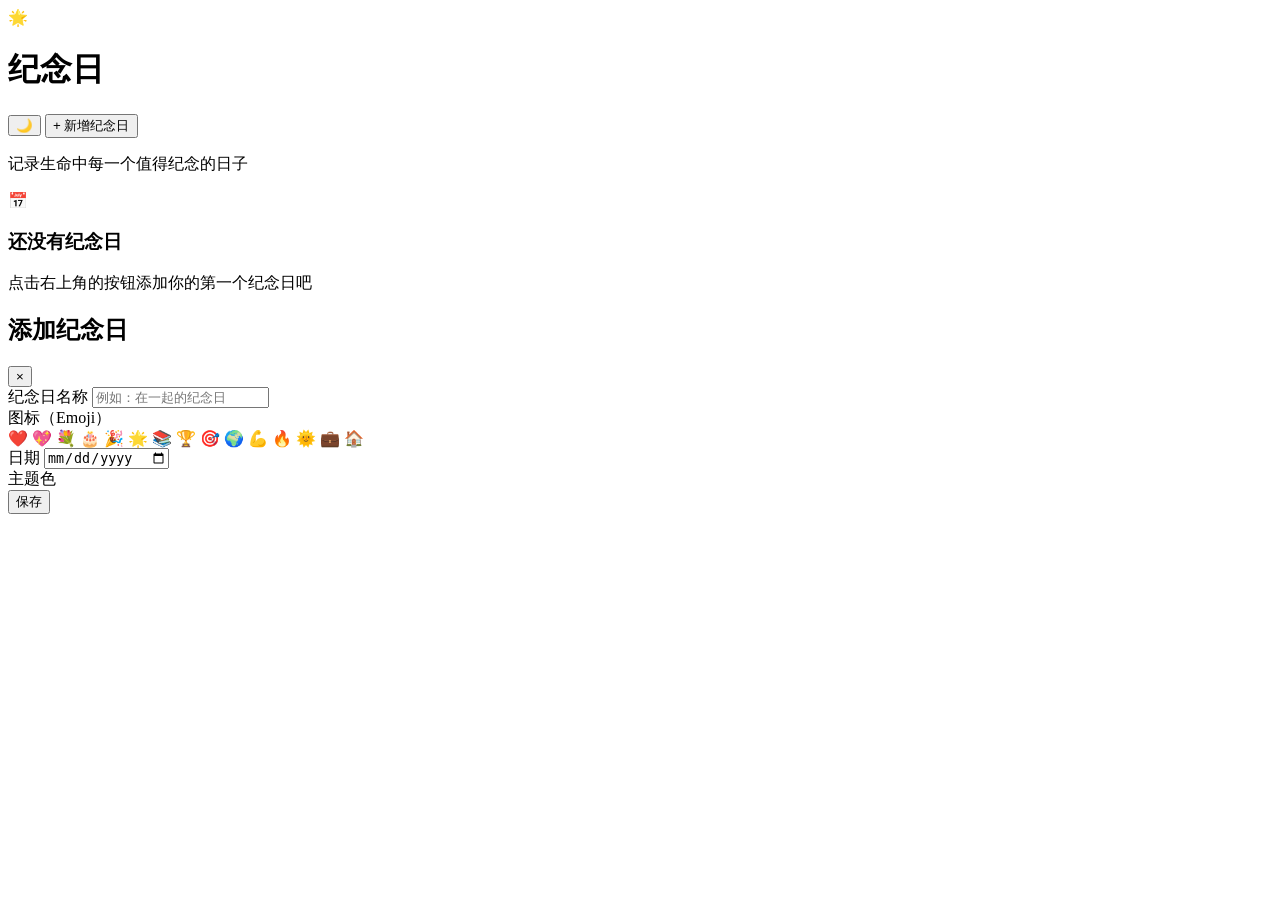
==== index.html @ a222025d "Add files via upload" ====
<!DOCTYPE html>
<html lang="zh-CN">
<head>
  <meta charset="UTF-8">
  <meta name="viewport" content="width=device-width, initial-scale=1.0">
  <title>纪念日 - DayMaster</title>
  <link rel="stylesheet" href="css/style.css">
  <link rel="preconnect" href="https://fonts.googleapis.com">
  <link href="https://fonts.googleapis.com/css2?family=Noto+Sans+SC:wght@300;400;500;700;900&display=swap" rel="stylesheet">
</head>
<body>
  <div class="stars" id="stars"></div>

  <header>
    <div class="header-content">
      <div class="logo">
        <span class="logo-icon">&#x1F31F;</span>
        <h1>纪念日</h1>
      </div>
      <div class="header-actions">
        <button class="theme-toggle" id="themeToggle" title="切换主题">&#x1F319;</button>
        <button class="btn-add" id="btnAdd">+ 新增纪念日</button>
      </div>
    </div>
    <p class="subtitle">记录生命中每一个值得纪念的日子</p>
  </header>

  <main>
    <div class="events-container" id="eventsContainer">
      <div class="empty-state" id="emptyState">
        <div class="empty-icon">&#x1F4C5;</div>
        <h3>还没有纪念日</h3>
        <p>点击右上角的按钮添加你的第一个纪念日吧</p>
      </div>
    </div>
  </main>

  <div class="modal-overlay" id="modalOverlay">
    <div class="modal" id="modal">
      <div class="modal-header">
        <h2 id="modalTitle">添加纪念日</h2>
        <button class="modal-close" id="modalClose">&times;</button>
      </div>
      <form id="eventForm">
        <input type="hidden" id="editId" value="">
        <div class="form-group">
          <label for="eventName">纪念日名称</label>
          <input type="text" id="eventName" placeholder="例如：在一起的纪念日" required>
        </div>
        <div class="form-group">
          <label for="eventEmoji">图标（Emoji）</label>
          <div class="emoji-picker" id="emojiPicker">
            <span class="emoji-option selected" data-emoji="&#x2764;&#xFE0F;">&#x2764;&#xFE0F;</span>
            <span class="emoji-option" data-emoji="&#x1F496;">&#x1F496;</span>
            <span class="emoji-option" data-emoji="&#x1F490;">&#x1F490;</span>
            <span class="emoji-option" data-emoji="&#x1F382;">&#x1F382;</span>
            <span class="emoji-option" data-emoji="&#x1F389;">&#x1F389;</span>
            <span class="emoji-option" data-emoji="&#x1F31F;">&#x1F31F;</span>
            <span class="emoji-option" data-emoji="&#x1F4DA;">&#x1F4DA;</span>
            <span class="emoji-option" data-emoji="&#x1F3C6;">&#x1F3C6;</span>
            <span class="emoji-option" data-emoji="&#x1F3AF;">&#x1F3AF;</span>
            <span class="emoji-option" data-emoji="&#x1F30D;">&#x1F30D;</span>
            <span class="emoji-option" data-emoji="&#x1F4AA;">&#x1F4AA;</span>
            <span class="emoji-option" data-emoji="&#x1F525;">&#x1F525;</span>
            <span class="emoji-option" data-emoji="&#x1F31E;">&#x1F31E;</span>
            <span class="emoji-option" data-emoji="&#x1F4BC;">&#x1F4BC;</span>
            <span class="emoji-option" data-emoji="&#x1F3E0;">&#x1F3E0;</span>
          </div>
        </div>
        <div class="form-group">
          <label for="eventDate">日期</label>
          <input type="date" id="eventDate" required>
        </div>
        <div class="form-group">
          <label for="eventColor">主题色</label>
          <div class="color-picker" id="colorPicker">
            <span class="color-option selected" data-color="#ff6b9d" style="background:#ff6b9d"></span>
            <span class="color-option" data-color="#ff9a56" style="background:#ff9a56"></span>
            <span class="color-option" data-color="#ffd93d" style="background:#ffd93d"></span>
            <span class="color-option" data-color="#6bcb77" style="background:#6bcb77"></span>
            <span class="color-option" data-color="#4d96ff" style="background:#4d96ff"></span>
            <span class="color-option" data-color="#9b59b6" style="background:#9b59b6"></span>
            <span class="color-option" data-color="#1abc9c" style="background:#1abc9c"></span>
            <span class="color-option" data-color="#e74c3c" style="background:#e74c3c"></span>
          </div>
        </div>
        <button type="submit" class="btn-submit" id="btnSubmit">保存</button>
      </form>
    </div>
  </div>

  <div class="toast" id="toast"></div>

  <script src="js/script.js"></script>
</body>
</html>
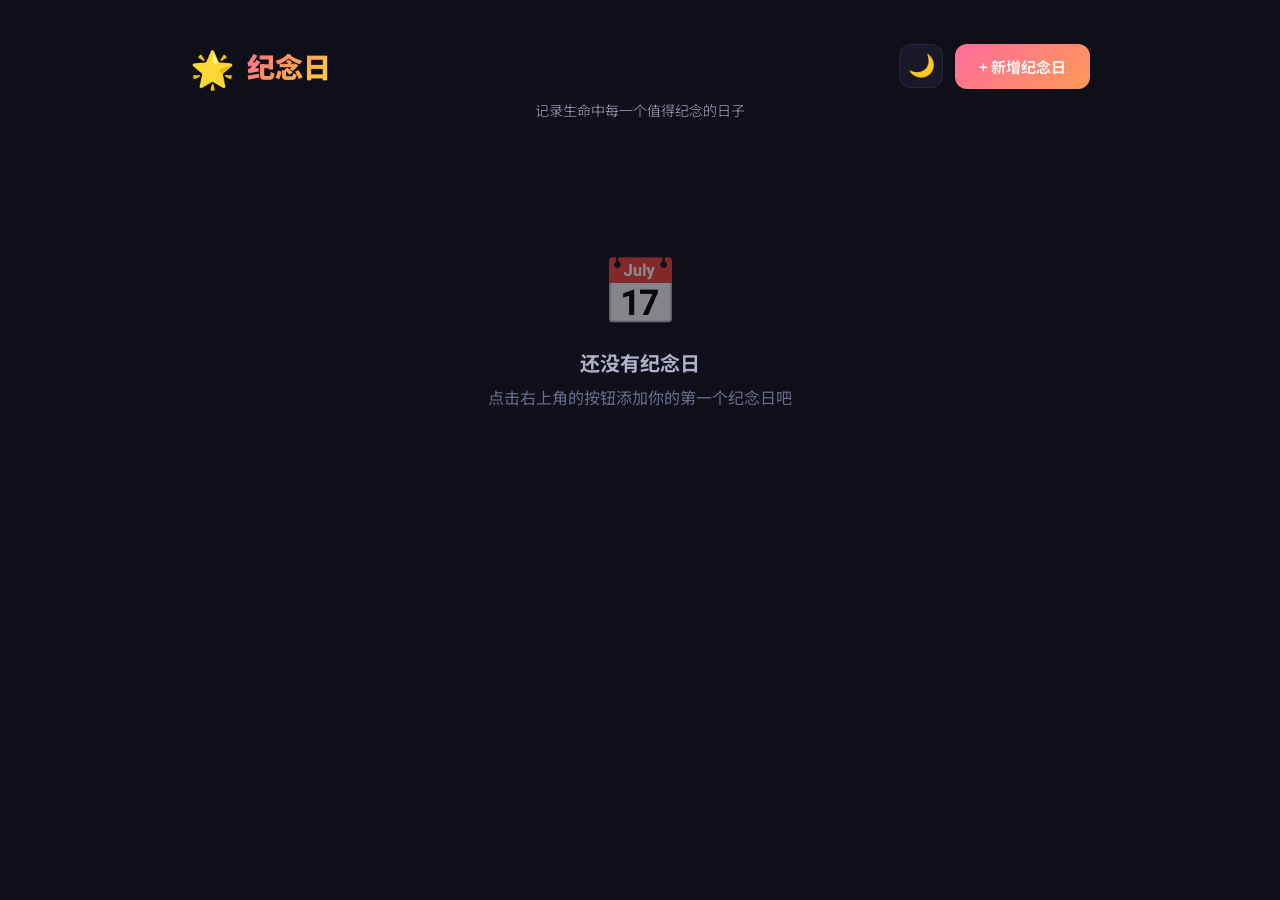
==== commit 5546ba1e: "Update index.html" ====
--- a/index.html
+++ b/index.html
@@ -4,7 +4,7 @@
   <meta charset="UTF-8">
   <meta name="viewport" content="width=device-width, initial-scale=1.0">
   <title>纪念日 - DayMaster</title>
-  <link rel="stylesheet" href="css/style.css">
+  <link rel="stylesheet" href="style.css">
   <link rel="preconnect" href="https://fonts.googleapis.com">
   <link href="https://fonts.googleapis.com/css2?family=Noto+Sans+SC:wght@300;400;500;700;900&display=swap" rel="stylesheet">
 </head>
--- a/style.css
+++ b/style.css
@@ -0,0 +1,643 @@
+* {
+  margin: 0;
+  padding: 0;
+  box-sizing: border-box;
+}
+
+:root {
+  --bg-primary: #0f0f1a;
+  --bg-secondary: #1a1a2e;
+  --bg-card: rgba(26, 26, 46, 0.85);
+  --bg-card-hover: rgba(26, 26, 46, 0.95);
+  --text-primary: #ffffff;
+  --text-secondary: #b0b0c8;
+  --text-muted: #6c6c8a;
+  --border-color: rgba(255, 255, 255, 0.06);
+  --shadow: 0 8px 32px rgba(0, 0, 0, 0.3);
+  --modal-bg: #1a1a2e;
+  --input-bg: #16213e;
+  --input-border: rgba(255, 255, 255, 0.1);
+}
+
+[data-theme="light"] {
+  --bg-primary: #f0f2f5;
+  --bg-secondary: #ffffff;
+  --bg-card: rgba(255, 255, 255, 0.85);
+  --bg-card-hover: rgba(255, 255, 255, 0.95);
+  --text-primary: #1a1a2e;
+  --text-secondary: #555570;
+  --text-muted: #9999b0;
+  --border-color: rgba(0, 0, 0, 0.08);
+  --shadow: 0 8px 32px rgba(0, 0, 0, 0.1);
+  --modal-bg: #ffffff;
+  --input-bg: #f0f2f5;
+  --input-border: rgba(0, 0, 0, 0.1);
+}
+
+body {
+  font-family: 'Noto Sans SC', sans-serif;
+  background: var(--bg-primary);
+  color: var(--text-primary);
+  min-height: 100vh;
+  overflow-x: hidden;
+  transition: background 0.3s, color 0.3s;
+}
+
+.stars {
+  position: fixed;
+  top: 0;
+  left: 0;
+  width: 100%;
+  height: 100%;
+  pointer-events: none;
+  z-index: 0;
+}
+
+.star {
+  position: absolute;
+  width: 2px;
+  height: 2px;
+  background: #fff;
+  border-radius: 50%;
+  animation: twinkle var(--duration) ease-in-out infinite;
+  opacity: 0;
+}
+
+@keyframes twinkle {
+  0%, 100% { opacity: 0; }
+  50% { opacity: 0.8; }
+}
+
+[data-theme="light"] .star {
+  background: #4d96ff;
+}
+
+header {
+  position: relative;
+  z-index: 1;
+  padding: 40px 20px 20px;
+  text-align: center;
+}
+
+.header-content {
+  max-width: 900px;
+  margin: 0 auto;
+  display: flex;
+  justify-content: space-between;
+  align-items: center;
+  flex-wrap: wrap;
+  gap: 16px;
+}
+
+.logo {
+  display: flex;
+  align-items: center;
+  gap: 12px;
+}
+
+.logo-icon {
+  font-size: 36px;
+  animation: float 3s ease-in-out infinite;
+}
+
+@keyframes float {
+  0%, 100% { transform: translateY(0); }
+  50% { transform: translateY(-6px); }
+}
+
+.logo h1 {
+  font-size: 28px;
+  font-weight: 900;
+  background: linear-gradient(135deg, #ff6b9d, #ff9a56, #ffd93d);
+  -webkit-background-clip: text;
+  -webkit-text-fill-color: transparent;
+  background-clip: text;
+}
+
+.header-actions {
+  display: flex;
+  align-items: center;
+  gap: 12px;
+}
+
+.theme-toggle {
+  background: var(--bg-card);
+  border: 1px solid var(--border-color);
+  color: var(--text-primary);
+  width: 44px;
+  height: 44px;
+  border-radius: 12px;
+  font-size: 22px;
+  cursor: pointer;
+  transition: all 0.3s;
+  display: flex;
+  align-items: center;
+  justify-content: center;
+}
+
+.theme-toggle:hover {
+  transform: scale(1.1);
+  background: var(--bg-card-hover);
+}
+
+.btn-add {
+  background: linear-gradient(135deg, #ff6b9d, #ff9a56);
+  border: none;
+  color: #fff;
+  padding: 12px 24px;
+  border-radius: 12px;
+  font-size: 15px;
+  font-weight: 600;
+  cursor: pointer;
+  transition: all 0.3s;
+  font-family: inherit;
+}
+
+.btn-add:hover {
+  transform: translateY(-2px);
+  box-shadow: 0 6px 20px rgba(255, 107, 157, 0.4);
+}
+
+.subtitle {
+  margin-top: 8px;
+  font-size: 14px;
+  color: var(--text-secondary);
+  font-weight: 300;
+}
+
+main {
+  position: relative;
+  z-index: 1;
+  max-width: 900px;
+  margin: 0 auto;
+  padding: 20px;
+}
+
+.events-container {
+  display: grid;
+  grid-template-columns: repeat(auto-fill, minmax(360px, 1fr));
+  gap: 24px;
+  padding-bottom: 40px;
+}
+
+.event-card {
+  background: var(--bg-card);
+  backdrop-filter: blur(20px);
+  -webkit-backdrop-filter: blur(20px);
+  border: 1px solid var(--border-color);
+  border-radius: 20px;
+  padding: 28px;
+  transition: all 0.4s cubic-bezier(0.175, 0.885, 0.32, 1.275);
+  position: relative;
+  overflow: hidden;
+  cursor: pointer;
+  animation: cardIn 0.5s ease backwards;
+}
+
+@keyframes cardIn {
+  from {
+    opacity: 0;
+    transform: translateY(30px) scale(0.95);
+  }
+  to {
+    opacity: 1;
+    transform: translateY(0) scale(1);
+  }
+}
+
+.event-card:hover {
+  transform: translateY(-4px);
+  box-shadow: var(--shadow);
+  background: var(--bg-card-hover);
+}
+
+.event-card .card-glow {
+  position: absolute;
+  top: -50%;
+  right: -50%;
+  width: 100%;
+  height: 100%;
+  border-radius: 50%;
+  opacity: 0.06;
+  transition: opacity 0.4s;
+  pointer-events: none;
+}
+
+.event-card:hover .card-glow {
+  opacity: 0.12;
+}
+
+.card-header {
+  display: flex;
+  align-items: flex-start;
+  justify-content: space-between;
+  margin-bottom: 16px;
+}
+
+.card-title-group {
+  display: flex;
+  align-items: center;
+  gap: 12px;
+}
+
+.card-emoji {
+  font-size: 32px;
+  line-height: 1;
+}
+
+.card-title {
+  font-size: 18px;
+  font-weight: 700;
+}
+
+.card-date {
+  font-size: 13px;
+  color: var(--text-muted);
+  margin-top: 2px;
+}
+
+.card-actions {
+  display: flex;
+  gap: 6px;
+  opacity: 0;
+  transition: opacity 0.3s;
+}
+
+.event-card:hover .card-actions {
+  opacity: 1;
+}
+
+.btn-icon {
+  background: var(--input-bg);
+  border: 1px solid var(--border-color);
+  color: var(--text-secondary);
+  width: 34px;
+  height: 34px;
+  border-radius: 10px;
+  cursor: pointer;
+  font-size: 14px;
+  transition: all 0.2s;
+  display: flex;
+  align-items: center;
+  justify-content: center;
+}
+
+.btn-icon:hover {
+  background: var(--text-muted);
+  color: var(--text-primary);
+}
+
+.btn-icon.danger:hover {
+  background: #e74c3c;
+  color: #fff;
+  border-color: #e74c3c;
+}
+
+.card-body {
+  text-align: center;
+  padding: 12px 0;
+}
+
+.days-number {
+  font-size: 72px;
+  font-weight: 900;
+  line-height: 1;
+  background: linear-gradient(135deg, var(--card-color), var(--card-color-secondary, var(--card-color)));
+  -webkit-background-clip: text;
+  -webkit-text-fill-color: transparent;
+  background-clip: text;
+  transition: all 0.3s;
+}
+
+.days-label {
+  font-size: 16px;
+  color: var(--text-secondary);
+  margin-top: 4px;
+  font-weight: 400;
+}
+
+.card-progress {
+  margin-top: 20px;
+}
+
+.progress-info {
+  display: flex;
+  justify-content: space-between;
+  font-size: 13px;
+  color: var(--text-muted);
+  margin-bottom: 6px;
+}
+
+.progress-bar {
+  height: 4px;
+  background: var(--input-bg);
+  border-radius: 4px;
+  overflow: hidden;
+}
+
+.progress-fill {
+  height: 100%;
+  border-radius: 4px;
+  transition: width 1s ease;
+  background: linear-gradient(90deg, var(--card-color), var(--card-color-secondary, var(--card-color)));
+}
+
+.card-milestones {
+  display: flex;
+  justify-content: center;
+  gap: 8px;
+  margin-top: 16px;
+  flex-wrap: wrap;
+}
+
+.milestone-dot {
+  width: 28px;
+  height: 28px;
+  border-radius: 8px;
+  display: flex;
+  align-items: center;
+  justify-content: center;
+  font-size: 11px;
+  font-weight: 700;
+  border: 2px solid var(--border-color);
+  color: var(--text-muted);
+  background: transparent;
+  transition: all 0.3s;
+}
+
+.milestone-dot.reached {
+  border-color: var(--card-color);
+  background: var(--card-color);
+  color: #fff;
+  box-shadow: 0 0 12px rgba(var(--card-color-rgb), 0.3);
+}
+
+.empty-state {
+  grid-column: 1 / -1;
+  text-align: center;
+  padding: 80px 20px;
+  color: var(--text-muted);
+}
+
+.empty-icon {
+  font-size: 64px;
+  margin-bottom: 16px;
+  opacity: 0.5;
+}
+
+.empty-state h3 {
+  font-size: 20px;
+  color: var(--text-secondary);
+  margin-bottom: 8px;
+}
+
+.modal-overlay {
+  position: fixed;
+  top: 0;
+  left: 0;
+  width: 100%;
+  height: 100%;
+  background: rgba(0, 0, 0, 0.6);
+  backdrop-filter: blur(8px);
+  -webkit-backdrop-filter: blur(8px);
+  z-index: 100;
+  display: none;
+  align-items: center;
+  justify-content: center;
+  padding: 20px;
+  animation: fadeIn 0.3s ease;
+}
+
+.modal-overlay.active {
+  display: flex;
+}
+
+@keyframes fadeIn {
+  from { opacity: 0; }
+  to { opacity: 1; }
+}
+
+.modal {
+  background: var(--modal-bg);
+  border: 1px solid var(--border-color);
+  border-radius: 24px;
+  padding: 32px;
+  width: 100%;
+  max-width: 480px;
+  animation: slideUp 0.3s ease;
+  box-shadow: 0 24px 80px rgba(0, 0, 0, 0.4);
+}
+
+@keyframes slideUp {
+  from {
+    opacity: 0;
+    transform: translateY(20px) scale(0.95);
+  }
+  to {
+    opacity: 1;
+    transform: translateY(0) scale(1);
+  }
+}
+
+.modal-header {
+  display: flex;
+  justify-content: space-between;
+  align-items: center;
+  margin-bottom: 28px;
+}
+
+.modal-header h2 {
+  font-size: 22px;
+  font-weight: 700;
+}
+
+.modal-close {
+  background: none;
+  border: none;
+  color: var(--text-muted);
+  font-size: 28px;
+  cursor: pointer;
+  transition: color 0.2s;
+  line-height: 1;
+}
+
+.modal-close:hover {
+  color: var(--text-primary);
+}
+
+.form-group {
+  margin-bottom: 20px;
+}
+
+.form-group label {
+  display: block;
+  font-size: 14px;
+  font-weight: 600;
+  color: var(--text-secondary);
+  margin-bottom: 8px;
+}
+
+.form-group input[type="text"],
+.form-group input[type="date"] {
+  width: 100%;
+  padding: 12px 16px;
+  background: var(--input-bg);
+  border: 1px solid var(--input-border);
+  border-radius: 12px;
+  color: var(--text-primary);
+  font-size: 15px;
+  font-family: inherit;
+  transition: border-color 0.3s;
+  outline: none;
+}
+
+.form-group input:focus {
+  border-color: #ff6b9d;
+}
+
+.form-group input::-webkit-calendar-picker-indicator {
+  filter: var(--date-picker-filter, none);
+}
+
+[data-theme="dark"] .form-group input::-webkit-calendar-picker-indicator {
+  filter: invert(1);
+}
+
+.emoji-picker {
+  display: flex;
+  flex-wrap: wrap;
+  gap: 8px;
+}
+
+.emoji-option {
+  width: 42px;
+  height: 42px;
+  display: flex;
+  align-items: center;
+  justify-content: center;
+  font-size: 22px;
+  border-radius: 12px;
+  cursor: pointer;
+  border: 2px solid transparent;
+  transition: all 0.2s;
+  background: var(--input-bg);
+}
+
+.emoji-option:hover {
+  border-color: var(--text-muted);
+  background: var(--bg-card);
+}
+
+.emoji-option.selected {
+  border-color: #ff6b9d;
+  background: rgba(255, 107, 157, 0.1);
+}
+
+.color-picker {
+  display: flex;
+  gap: 8px;
+  flex-wrap: wrap;
+}
+
+.color-option {
+  width: 36px;
+  height: 36px;
+  border-radius: 10px;
+  cursor: pointer;
+  border: 2px solid transparent;
+  transition: all 0.2s;
+}
+
+.color-option:hover {
+  transform: scale(1.15);
+}
+
+.color-option.selected {
+  border-color: var(--text-primary);
+  box-shadow: 0 0 12px rgba(255, 255, 255, 0.2);
+  transform: scale(1.1);
+}
+
+.btn-submit {
+  width: 100%;
+  padding: 14px;
+  background: linear-gradient(135deg, #ff6b9d, #ff9a56);
+  border: none;
+  border-radius: 12px;
+  color: #fff;
+  font-size: 16px;
+  font-weight: 700;
+  cursor: pointer;
+  transition: all 0.3s;
+  font-family: inherit;
+  margin-top: 8px;
+}
+
+.btn-submit:hover {
+  transform: translateY(-2px);
+  box-shadow: 0 6px 20px rgba(255, 107, 157, 0.4);
+}
+
+.toast {
+  position: fixed;
+  bottom: 30px;
+  left: 50%;
+  transform: translateX(-50%) translateY(80px);
+  background: var(--bg-card);
+  backdrop-filter: blur(20px);
+  border: 1px solid var(--border-color);
+  color: var(--text-primary);
+  padding: 14px 28px;
+  border-radius: 14px;
+  font-size: 14px;
+  font-weight: 500;
+  z-index: 200;
+  opacity: 0;
+  transition: all 0.4s cubic-bezier(0.175, 0.885, 0.32, 1.275);
+  box-shadow: var(--shadow);
+}
+
+.toast.show {
+  opacity: 1;
+  transform: translateX(-50%) translateY(0);
+}
+
+footer {
+  position: relative;
+  z-index: 1;
+  text-align: center;
+  padding: 20px;
+  color: var(--text-muted);
+  font-size: 13px;
+}
+
+@media (max-width: 600px) {
+  .events-container {
+    grid-template-columns: 1fr;
+  }
+
+  .header-content {
+    flex-direction: column;
+    text-align: center;
+  }
+
+  .logo h1 {
+    font-size: 24px;
+  }
+
+  .days-number {
+    font-size: 56px;
+  }
+
+  .event-card {
+    padding: 20px;
+  }
+
+  .card-actions {
+    opacity: 1;
+  }
+
+  .modal {
+    padding: 24px;
+  }
+}
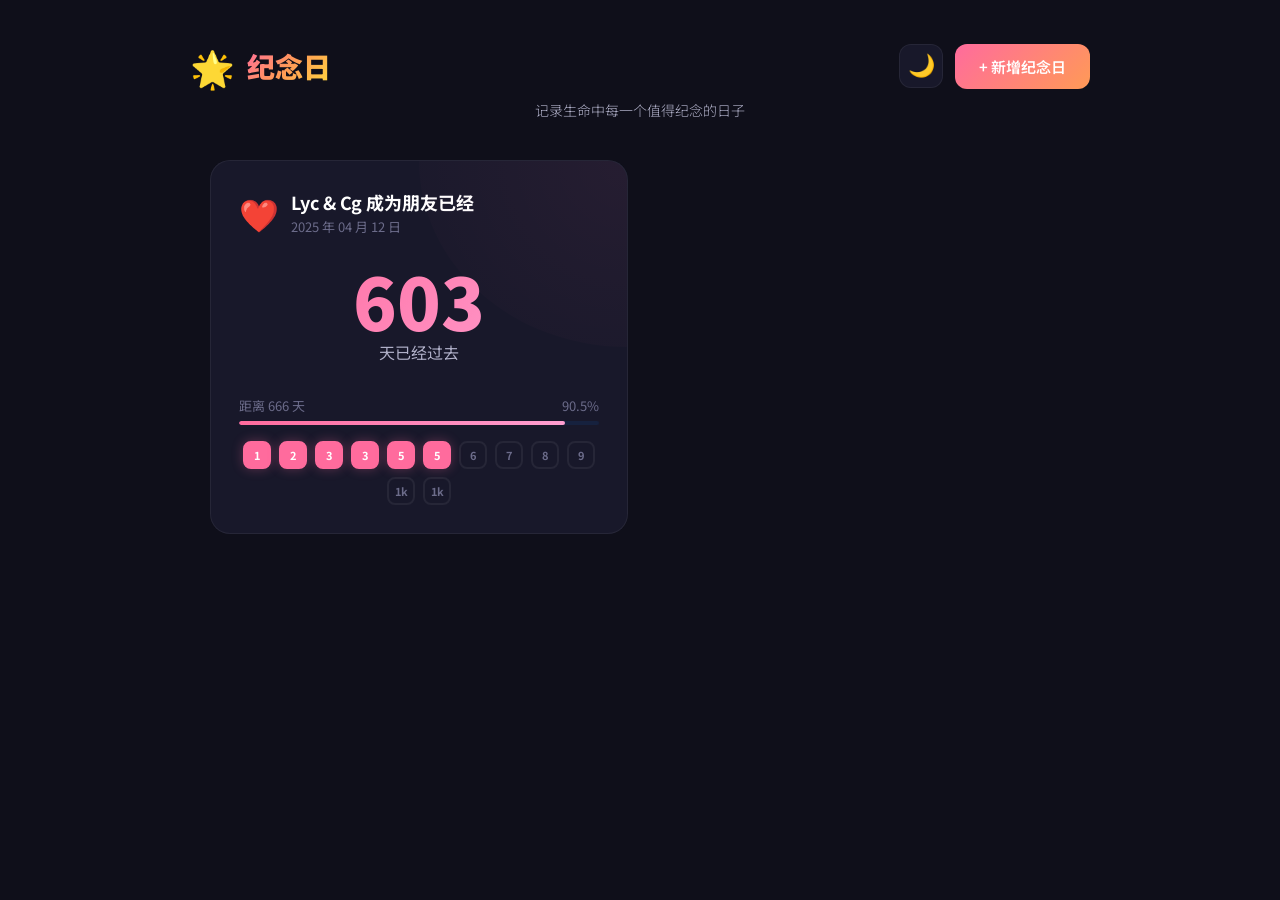
==== commit c7c278cc: "Add files via upload" ====
--- a/index.html
+++ b/index.html
@@ -1,96 +1,105 @@
-<!DOCTYPE html>
+<!doctype html>
 <html lang="zh-CN">
-<head>
-  <meta charset="UTF-8">
-  <meta name="viewport" content="width=device-width, initial-scale=1.0">
-  <title>纪念日 - DayMaster</title>
-  <link rel="stylesheet" href="style.css">
-  <link rel="preconnect" href="https://fonts.googleapis.com">
-  <link href="https://fonts.googleapis.com/css2?family=Noto+Sans+SC:wght@300;400;500;700;900&display=swap" rel="stylesheet">
-</head>
-<body>
-  <div class="stars" id="stars"></div>
+  <head>
+    <meta charset="UTF-8" />
+    <meta name="viewport" content="width=device-width, initial-scale=1.0" />
+    <title>纪念日 - DayMaster</title>
+    <link rel="stylesheet" href="style.css" />
+    <link rel="preconnect" href="https://fonts.googleapis.com" />
+    <link
+      href="https://fonts.googleapis.com/css2?family=Noto+Sans+SC:wght@300;400;500;700;900&display=swap"
+      rel="stylesheet"
+    />
+  </head>
+  <body>
+    <div class="stars" id="stars"></div>
 
-  <header>
-    <div class="header-content">
-      <div class="logo">
-        <span class="logo-icon">&#x1F31F;</span>
-        <h1>纪念日</h1>
+    <header>
+      <div class="header-content">
+        <div class="logo">
+          <span class="logo-icon">&#x1F31F;</span>
+          <h1>纪念日</h1>
+        </div>
+        <div class="header-actions">
+          <button class="theme-toggle" id="themeToggle" title="切换主题">&#x1F319;</button>
+          <button class="btn-add" id="btnAdd">+ 新增纪念日</button>
+        </div>
       </div>
-      <div class="header-actions">
-        <button class="theme-toggle" id="themeToggle" title="切换主题">&#x1F319;</button>
-        <button class="btn-add" id="btnAdd">+ 新增纪念日</button>
+      <p class="subtitle">记录生命中每一个值得纪念的日子</p>
+    </header>
+
+    <main>
+      <div class="events-container" id="eventsContainer">
+        <div class="empty-state" id="emptyState">
+          <div class="empty-icon">&#x1F4C5;</div>
+          <h3>还没有纪念日</h3>
+          <p>点击右上角的按钮添加你的第一个纪念日吧</p>
+        </div>
+      </div>
+    </main>
+
+    <div class="modal-overlay" id="modalOverlay">
+      <div class="modal" id="modal">
+        <div class="modal-header">
+          <h2 id="modalTitle">添加纪念日</h2>
+          <button class="modal-close" id="modalClose">&times;</button>
+        </div>
+        <form id="eventForm">
+          <input type="hidden" id="editId" value="" />
+          <div class="form-group">
+            <label for="eventName">纪念日名称</label>
+            <input type="text" id="eventName" placeholder="例如：在一起的纪念日" required />
+          </div>
+          <div class="form-group">
+            <label for="eventEmoji">图标（Emoji）</label>
+            <div class="emoji-picker" id="emojiPicker">
+              <span class="emoji-option selected" data-emoji="&#x2764;&#xFE0F;"
+                >&#x2764;&#xFE0F;</span
+              >
+              <span class="emoji-option" data-emoji="&#x1F496;">&#x1F496;</span>
+              <span class="emoji-option" data-emoji="&#x1F490;">&#x1F490;</span>
+              <span class="emoji-option" data-emoji="&#x1F382;">&#x1F382;</span>
+              <span class="emoji-option" data-emoji="&#x1F389;">&#x1F389;</span>
+              <span class="emoji-option" data-emoji="&#x1F31F;">&#x1F31F;</span>
+              <span class="emoji-option" data-emoji="&#x1F4DA;">&#x1F4DA;</span>
+              <span class="emoji-option" data-emoji="&#x1F3C6;">&#x1F3C6;</span>
+              <span class="emoji-option" data-emoji="&#x1F3AF;">&#x1F3AF;</span>
+              <span class="emoji-option" data-emoji="&#x1F30D;">&#x1F30D;</span>
+              <span class="emoji-option" data-emoji="&#x1F4AA;">&#x1F4AA;</span>
+              <span class="emoji-option" data-emoji="&#x1F525;">&#x1F525;</span>
+              <span class="emoji-option" data-emoji="&#x1F31E;">&#x1F31E;</span>
+              <span class="emoji-option" data-emoji="&#x1F4BC;">&#x1F4BC;</span>
+              <span class="emoji-option" data-emoji="&#x1F3E0;">&#x1F3E0;</span>
+            </div>
+          </div>
+          <div class="form-group">
+            <label for="eventDate">日期</label>
+            <input type="date" id="eventDate" required />
+          </div>
+          <div class="form-group">
+            <label for="eventColor">主题色</label>
+            <div class="color-picker" id="colorPicker">
+              <span
+                class="color-option selected"
+                data-color="#ff6b9d"
+                style="background: #ff6b9d"
+              ></span>
+              <span class="color-option" data-color="#ff9a56" style="background: #ff9a56"></span>
+              <span class="color-option" data-color="#ffd93d" style="background: #ffd93d"></span>
+              <span class="color-option" data-color="#6bcb77" style="background: #6bcb77"></span>
+              <span class="color-option" data-color="#4d96ff" style="background: #4d96ff"></span>
+              <span class="color-option" data-color="#9b59b6" style="background: #9b59b6"></span>
+              <span class="color-option" data-color="#1abc9c" style="background: #1abc9c"></span>
+              <span class="color-option" data-color="#e74c3c" style="background: #e74c3c"></span>
+            </div>
+          </div>
+          <button type="submit" class="btn-submit" id="btnSubmit">保存</button>
+        </form>
       </div>
     </div>
-    <p class="subtitle">记录生命中每一个值得纪念的日子</p>
-  </header>
 
-  <main>
-    <div class="events-container" id="eventsContainer">
-      <div class="empty-state" id="emptyState">
-        <div class="empty-icon">&#x1F4C5;</div>
-        <h3>还没有纪念日</h3>
-        <p>点击右上角的按钮添加你的第一个纪念日吧</p>
-      </div>
-    </div>
-  </main>
+    <div class="toast" id="toast"></div>
 
-  <div class="modal-overlay" id="modalOverlay">
-    <div class="modal" id="modal">
-      <div class="modal-header">
-        <h2 id="modalTitle">添加纪念日</h2>
-        <button class="modal-close" id="modalClose">&times;</button>
-      </div>
-      <form id="eventForm">
-        <input type="hidden" id="editId" value="">
-        <div class="form-group">
-          <label for="eventName">纪念日名称</label>
-          <input type="text" id="eventName" placeholder="例如：在一起的纪念日" required>
-        </div>
-        <div class="form-group">
-          <label for="eventEmoji">图标（Emoji）</label>
-          <div class="emoji-picker" id="emojiPicker">
-            <span class="emoji-option selected" data-emoji="&#x2764;&#xFE0F;">&#x2764;&#xFE0F;</span>
-            <span class="emoji-option" data-emoji="&#x1F496;">&#x1F496;</span>
-            <span class="emoji-option" data-emoji="&#x1F490;">&#x1F490;</span>
-            <span class="emoji-option" data-emoji="&#x1F382;">&#x1F382;</span>
-            <span class="emoji-option" data-emoji="&#x1F389;">&#x1F389;</span>
-            <span class="emoji-option" data-emoji="&#x1F31F;">&#x1F31F;</span>
-            <span class="emoji-option" data-emoji="&#x1F4DA;">&#x1F4DA;</span>
-            <span class="emoji-option" data-emoji="&#x1F3C6;">&#x1F3C6;</span>
-            <span class="emoji-option" data-emoji="&#x1F3AF;">&#x1F3AF;</span>
-            <span class="emoji-option" data-emoji="&#x1F30D;">&#x1F30D;</span>
-            <span class="emoji-option" data-emoji="&#x1F4AA;">&#x1F4AA;</span>
-            <span class="emoji-option" data-emoji="&#x1F525;">&#x1F525;</span>
-            <span class="emoji-option" data-emoji="&#x1F31E;">&#x1F31E;</span>
-            <span class="emoji-option" data-emoji="&#x1F4BC;">&#x1F4BC;</span>
-            <span class="emoji-option" data-emoji="&#x1F3E0;">&#x1F3E0;</span>
-          </div>
-        </div>
-        <div class="form-group">
-          <label for="eventDate">日期</label>
-          <input type="date" id="eventDate" required>
-        </div>
-        <div class="form-group">
-          <label for="eventColor">主题色</label>
-          <div class="color-picker" id="colorPicker">
-            <span class="color-option selected" data-color="#ff6b9d" style="background:#ff6b9d"></span>
-            <span class="color-option" data-color="#ff9a56" style="background:#ff9a56"></span>
-            <span class="color-option" data-color="#ffd93d" style="background:#ffd93d"></span>
-            <span class="color-option" data-color="#6bcb77" style="background:#6bcb77"></span>
-            <span class="color-option" data-color="#4d96ff" style="background:#4d96ff"></span>
-            <span class="color-option" data-color="#9b59b6" style="background:#9b59b6"></span>
-            <span class="color-option" data-color="#1abc9c" style="background:#1abc9c"></span>
-            <span class="color-option" data-color="#e74c3c" style="background:#e74c3c"></span>
-          </div>
-        </div>
-        <button type="submit" class="btn-submit" id="btnSubmit">保存</button>
-      </form>
-    </div>
-  </div>
-
-  <div class="toast" id="toast"></div>
-
-  <script src="js/script.js"></script>
-</body>
+    <script src="script.js"></script>
+  </body>
 </html>
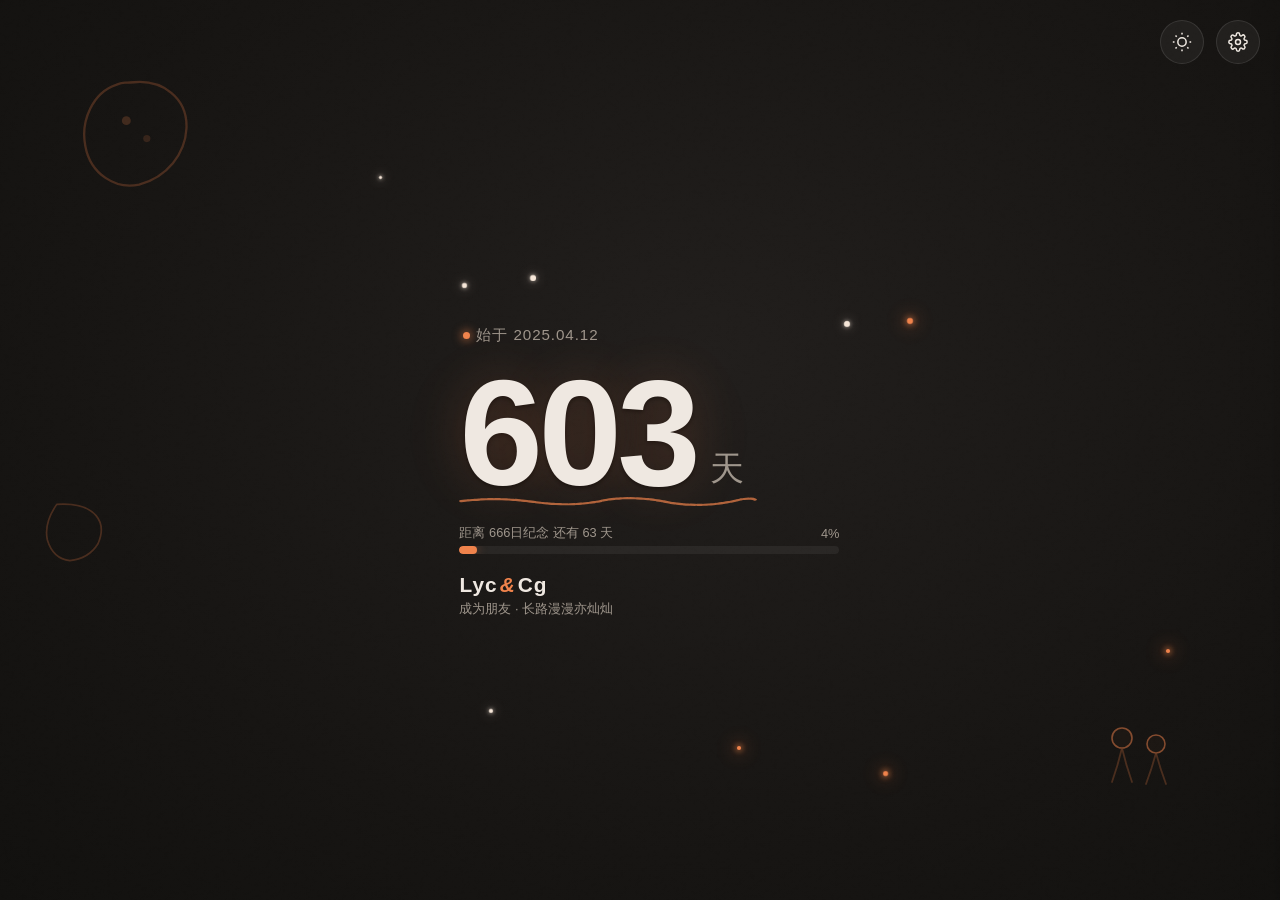
==== commit 5ed6846a: "Add files via upload" ====
--- a/index.html
+++ b/index.html
@@ -1,105 +1,579 @@
-<!doctype html>
-<html lang="zh-CN">
-  <head>
-    <meta charset="UTF-8" />
-    <meta name="viewport" content="width=device-width, initial-scale=1.0" />
-    <title>纪念日 - DayMaster</title>
-    <link rel="stylesheet" href="style.css" />
-    <link rel="preconnect" href="https://fonts.googleapis.com" />
-    <link
-      href="https://fonts.googleapis.com/css2?family=Noto+Sans+SC:wght@300;400;500;700;900&display=swap"
-      rel="stylesheet"
-    />
-  </head>
-  <body>
-    <div class="stars" id="stars"></div>
-
-    <header>
-      <div class="header-content">
-        <div class="logo">
-          <span class="logo-icon">&#x1F31F;</span>
-          <h1>纪念日</h1>
+<!DOCTYPE html>
+<html lang="zh-CN" class="theme-dark">
+<head>
+  <meta charset="UTF-8">
+  <meta name="viewport" content="width=device-width, initial-scale=1.0, viewport-fit=cover, maximum-scale=1.0, user-scalable=yes">
+  <meta name="description" content="Lyc & Cg 友谊纪念日 — 始于2025年4月12日，时光记录，反主流手绘美学">
+  <title>Lyc & Cg · 友谊纪年</title>
+  <style>
+    /* ===== 主题变量（深色/浅色）====== */
+    .theme-dark {
+      --bg-deep: #1a1817;
+      --bg-surface: #211f1d;
+      --text-warm: #efe8e1;
+      --text-muted: #9e958b;
+      --accent-orange: #f0824b;
+      --accent-glow: #f59a6c;
+      --accent-subtle: #c46a3c;
+      --noise-opacity: 0.04;
+      --noise-blend: overlay;
+      --progress-bg: rgba(255, 255, 255, 0.06);
+      --panel-bg: #252220;
+      --panel-shadow: 0 20px 40px rgba(0,0,0,0.5);
+      --doodle-opacity: 0.5;
+      --cursor-glow-bg: radial-gradient(circle, rgba(240,130,75,0.06) 0%, rgba(240,130,75,0.02) 35%, transparent 70%);
+      --font-family: "PingFang SC", "Hiragino Sans GB", "Noto Sans SC", "Microsoft YaHei", -apple-system, BlinkMacSystemFont, sans-serif;
+    }
+    .theme-light {
+      --bg-deep: #f9f6f1;
+      --bg-surface: #eae3d8;
+      --text-warm: #2c2416;
+      --text-muted: #6b5e4f;
+      --accent-orange: #c55a2c;
+      --accent-glow: #d97a4a;
+      --accent-subtle: #a34926;
+      --noise-opacity: 0.07;
+      --noise-blend: multiply;
+      --progress-bg: rgba(0,0,0,0.05);
+      --panel-bg: #f2ede5;
+      --panel-shadow: 0 20px 40px rgba(0,0,0,0.08);
+      --doodle-opacity: 0.4;
+      --cursor-glow-bg: radial-gradient(circle, rgba(197,90,44,0.08) 0%, rgba(197,90,44,0.03) 35%, transparent 70%);
+      --font-family: "PingFang SC", "Hiragino Sans GB", "Noto Sans SC", "Microsoft YaHei", -apple-system, BlinkMacSystemFont, sans-serif;
+    }
+
+    /* 背景纹理 + 主题强绑定（深/浅分别定义，彻底修复切换bug） */
+    /* 深邃夜空 */
+    body.bg-deep.theme-dark { background: radial-gradient(ellipse at 55% 40%, #211e1c 0%, #161412 65%, #11100e 100%); }
+    body.bg-deep.theme-light { background: radial-gradient(ellipse at 55% 40%, #e7dfd1 0%, #d9cfbc 70%, #c4b9a3 100%); }
+    /* 晨雾 */
+    body.bg-mist.theme-dark { background: radial-gradient(ellipse at 60% 35%, #2f2b27 0%, #231f1b 65%, #1b1714 100%); }
+    body.bg-mist.theme-light { background: radial-gradient(ellipse at 60% 35%, #f5efe7 0%, #ece1d4 70%, #dccdb9 100%); }
+    /* 墨迹 */
+    body.bg-ink.theme-dark { background: radial-gradient(ellipse at 45% 45%, #2a2520 0%, #1e1b17 60%, #141210 100%); }
+    body.bg-ink.theme-light { background: radial-gradient(ellipse at 45% 45%, #dad1c4 0%, #c9beb0 70%, #b7aa9a 100%); }
+    /* 星砂 */
+    body.bg-stars.theme-dark { background: radial-gradient(ellipse at 50% 40%, #27221e 0%, #1a1613 70%, #0f0d0b 100%); }
+    body.bg-stars.theme-light { background: radial-gradient(ellipse at 50% 40%, #f2ede5 0%, #e3d9cf 70%, #cfc3b6 100%); }
+
+    * { margin:0; padding:0; box-sizing:border-box; }
+    html { font-size:16px; -webkit-font-smoothing:antialiased; }
+    body {
+      font-family: var(--font-family);
+      min-height: 100vh; min-height: 100dvh;
+      color: var(--text-warm);
+      overflow-x: hidden;
+      position: relative;
+      cursor: default;
+      -webkit-tap-highlight-color: transparent;
+      user-select: none;
+      transition: background 0.4s cubic-bezier(0.22, 1, 0.36, 1), color 0.4s cubic-bezier(0.22, 1, 0.36, 1);
+    }
+
+    /* 噪点纹理 (保留灵魂) */
+    .noise-overlay {
+      position: fixed; top:0; left:0; width:100%; height:100%;
+      pointer-events: none; z-index: 9999;
+      opacity: var(--noise-opacity);
+      mix-blend-mode: var(--noise-blend);
+    }
+    .noise-overlay svg { width:100%; height:100%; }
+
+    /* 粒子层 */
+    .particles-stage { position:fixed; top:0; left:0; width:100%; height:100%; pointer-events:none; z-index:1; }
+    .particle { position:absolute; border-radius:50%; will-change:transform, opacity; }
+    .particle--warm { background: var(--accent-orange); box-shadow: 0 0 6px 2px rgba(240,130,75,0.45), 0 0 18px 6px rgba(240,130,75,0.15); }
+    .particle--pale { background: #f5e6d8; box-shadow: 0 0 4px 1px rgba(245,230,216,0.4), 0 0 12px 4px rgba(245,230,216,0.1); }
+
+    @keyframes driftA { 0%{transform:translate(0,0) scale(1); opacity:0.5;} 18%{transform:translate(28px,-52px) scale(1.3); opacity:0.75;} 36%{transform:translate(-14px,-96px) scale(0.75); opacity:0.3;} 54%{transform:translate(-38px,-48px) scale(1.15); opacity:0.6;} 72%{transform:translate(10px,-18px) scale(0.9); opacity:0.45;} 100%{transform:translate(0,0) scale(1); opacity:0.5;} }
+    @keyframes driftB { 0%{transform:translate(0,0) scale(1); opacity:0.35;} 22%{transform:translate(-32px,-44px) scale(1.35); opacity:0.65;} 44%{transform:translate(20px,-88px) scale(0.7); opacity:0.25;} 66%{transform:translate(36px,-36px) scale(1.2); opacity:0.55;} 88%{transform:translate(-8px,-10px) scale(0.85); opacity:0.4;} 100%{transform:translate(0,0) scale(1); opacity:0.35;} }
+    @keyframes driftC { 0%{transform:translate(0,0) scale(1); opacity:0.45;} 20%{transform:translate(18px,-60px) scale(1.25); opacity:0.7;} 40%{transform:translate(-22px,-105px) scale(0.8); opacity:0.35;} 60%{transform:translate(-30px,-55px) scale(1.1); opacity:0.55;} 80%{transform:translate(15px,-22px) scale(0.9); opacity:0.45;} 100%{transform:translate(0,0) scale(1); opacity:0.45;} }
+
+    /* 主网格布局 */
+    .main-stage {
+      position:relative; z-index:10; min-height:100vh; min-height:100dvh;
+      display:grid; grid-template-columns:1fr 1.6fr 0.4fr; grid-template-rows:1fr 2fr 0.8fr;
+      grid-template-areas:". . ." ". content ." ". . .";
+      padding: clamp(16px,3vw,40px);
+    }
+    @media (max-width:768px) {
+      .main-stage { grid-template-columns:0.2fr 1fr 0.2fr; grid-template-rows:0.6fr 1.5fr 0.6fr; padding:12px 8px; }
+    }
+    .content-area { grid-area:content; display:flex; flex-direction:column; align-items:flex-start; justify-content:center; gap:clamp(10px,2.2vh,24px); padding-left:clamp(0px,2vw,20px); }
+
+    /* 日期标签 */
+    .date-tag {
+      display:inline-flex; align-items:center; gap:6px;
+      font-size:clamp(0.8rem,1.4vw,0.95rem); color:var(--text-muted);
+      letter-spacing:0.06em; padding-left:4px;
+      animation: fadeSlideIn 0.9s cubic-bezier(0.22,1,0.36,1) 0.15s both;
+    }
+    .date-tag::before {
+      content:''; display:inline-block; width:7px; height:7px; border-radius:50%;
+      background: var(--accent-orange); box-shadow:0 0 8px 2px rgba(240,130,75,0.5);
+      animation: pulse-dot 3.2s cubic-bezier(0.4,0,0.2,1) infinite;
+    }
+    @keyframes pulse-dot { 0%,100%{box-shadow:0 0 8px 2px rgba(240,130,75,0.4); transform:scale(1);} 40%{box-shadow:0 0 16px 6px rgba(240,130,75,0.7); transform:scale(1.55);} 70%{box-shadow:0 0 6px 1px rgba(240,130,75,0.3); transform:scale(0.85);} }
+
+    .number-zone { 
+      position:relative; display:flex; align-items:baseline; gap:clamp(6px,1.2vw,14px); flex-wrap:wrap; 
+      animation: fadeSlideIn 1s cubic-bezier(0.34,1.56,0.64,1) 0.25s both; 
+      cursor: pointer;
+      transition: transform 0.2s cubic-bezier(0.34,1.56,0.64,1);
+    }
+    .number-zone:active { transform: scale(0.97); }
+    
+    .big-number {
+      font-size: clamp(68px,14vw,150px); font-weight:800; letter-spacing:-0.03em; line-height:0.9;
+      color: var(--text-warm);
+      text-shadow:0 0 50px rgba(240,130,75,0.2), 0 0 120px rgba(240,130,75,0.06), 0 2px 4px rgba(0,0,0,0.5);
+      transition:text-shadow 0.7s cubic-bezier(0.22,1,0.36,1);
+      white-space: nowrap;
+    }
+    .big-number:hover { text-shadow:0 0 65px rgba(240,130,75,0.4), 0 0 150px rgba(240,130,75,0.15), 0 2px 4px rgba(0,0,0,0.5); }
+    
+    .unit-label { 
+      font-size:clamp(16px,3.2vw,34px); font-weight:500; letter-spacing:0.04em; color:var(--text-muted); 
+      position:relative; top:-0.15em; 
+      animation: fadeSlideIn 1s cubic-bezier(0.34,1.56,0.64,1) 0.4s both; 
+    }
+
+    /* 光学动画 */
+    .number-refreshed .big-number, .number-refreshed .unit-label {
+      animation: optic-fade 0.5s cubic-bezier(0.16, 1, 0.3, 1) forwards;
+    }
+    @keyframes optic-fade {
+      0% { filter: blur(0px); transform: translateY(0) scale(1); opacity: 1; }
+      40% { filter: blur(12px); transform: translateY(-8px) scale(0.98); opacity: 0; }
+      50% { filter: blur(12px); transform: translateY(8px) scale(0.98); opacity: 0; }
+      100% { filter: blur(0px); transform: translateY(0) scale(1); opacity: 1; }
+    }
+
+    @keyframes fadeSlideIn { from { opacity:0; transform:translateY(22px); } to { opacity:1; transform:translateY(0); } }
+
+    .hand-underline { position:absolute; bottom:-8px; left:-4px; width:calc(100% + 18px); height:14px; pointer-events:none; animation: fadeSlideIn 1s cubic-bezier(0.22,1,0.36,1) 0.55s both; }
+    .hand-underline svg { width:100%; height:100%; }
+    .hand-underline path { fill:none; stroke:var(--accent-orange); stroke-width:2.5; stroke-linecap:round; stroke-linejoin:round; opacity:0.7; stroke-dasharray:3 1.5; animation: sketch-dash 0.7s cubic-bezier(0.25,0.1,0.25,1) 0.7s both; }
+    @keyframes sketch-dash { from { stroke-dashoffset:60; opacity:0; } to { stroke-dashoffset:0; opacity:0.7; } }
+
+    .meta-info { display:flex; flex-direction:column; gap:4px; animation: fadeSlideIn 0.9s cubic-bezier(0.22,1,0.36,1) 0.5s both; }
+    .meta-names { font-size:clamp(1rem,1.8vw,1.3rem); font-weight:600; letter-spacing:0.05em; color:var(--text-warm); }
+    .meta-names .ampersand { color:var(--accent-orange); font-style:italic; font-weight:700; margin:0 2px; }
+
+    /* 进度条区域 */
+    .progress-container { width:100%; max-width:380px; margin-top:4px; animation: fadeSlideIn 0.9s cubic-bezier(0.22,1,0.36,1) 0.6s both; }
+    .progress-label { font-size:0.8rem; color:var(--text-muted); margin-bottom:4px; display:flex; justify-content:space-between; align-items: center; }
+    #progressText { 
+      transition: opacity 0.3s cubic-bezier(0.22,1,0.36,1), transform 0.3s cubic-bezier(0.22,1,0.36,1);
+      display: inline-block;
+      min-width: 180px;
+    }
+    .progress-bar-outer { width:100%; height:8px; background:var(--progress-bg); border-radius:20px; overflow:hidden; position:relative; }
+    .progress-bar-inner { height:100%; background:var(--accent-orange); width:0%; border-radius:20px; position:relative; transition: width 0.8s cubic-bezier(0.22,1,0.36,1); box-shadow:0 0 12px rgba(240,130,75,0.4); }
+    .milestone-alert { margin-top:8px; font-size:0.9rem; color:var(--accent-orange); background:rgba(240,130,75,0.08); padding:6px 12px; border-radius:20px; display:inline-block; animation: fadeSlideIn 0.5s cubic-bezier(0.34,1.56,0.64,1); }
+
+    /* 手绘装饰 */
+    .doodle-container { position:fixed; pointer-events:none; z-index:5; opacity:var(--doodle-opacity); animation: doodle-appear 1.4s cubic-bezier(0.22,1,0.36,1) 0.8s both; }
+    @keyframes doodle-appear { from{opacity:0; transform:scale(0.85);} to{opacity:var(--doodle-opacity); transform:scale(1);} }
+    .doodle-container--top-left { top:clamp(30px,8vh,80px); left:clamp(20px,6vw,70px); width:clamp(60px,10vw,130px); height:clamp(60px,10vw,130px); }
+    .doodle-container--bottom-right { bottom:clamp(40px,10vh,100px); right:clamp(30px,8vw,90px); width:clamp(50px,8vw,100px); height:clamp(50px,8vw,100px); }
+    .doodle-container--mid-left { top:55%; left:clamp(10px,3vw,40px); width:clamp(40px,6vw,75px); height:clamp(40px,6vw,75px); opacity:0.35; }
+    .doodle-line { fill:none; stroke:var(--accent-subtle); stroke-width:1.8; stroke-linecap:round; stroke-linejoin:round; opacity:0.6; }
+    .doodle-fill-warm { fill:rgba(240,130,75,0.06); stroke:var(--accent-orange); stroke-width:1.6; }
+
+    /* 鼠标光晕 */
+    .cursor-glow { position:fixed; pointer-events:none; z-index:0; width:280px; height:280px; border-radius:50%; background:var(--cursor-glow-bg); transform:translate(-50%,-50%); will-change:left,top; transition:left 0.35s cubic-bezier(0.22,1,0.36,1), top 0.35s cubic-bezier(0.22,1,0.36,1); opacity:0; }
+    body:hover .cursor-glow { opacity:1; }
+    @media (max-width:768px) { .cursor-glow { display:none; } }
+
+    /* 工具栏 & 设置 */
+    .toolbar { position:fixed; top:20px; right:20px; z-index:100; display:flex; gap:12px; }
+    .icon-btn { width:44px; height:44px; border-radius:50%; background:var(--bg-surface); border:1px solid rgba(255,255,255,0.1); display:flex; align-items:center; justify-content:center; cursor:pointer; transition: transform 0.2s cubic-bezier(0.34,1.56,0.64,1), background 0.3s; backdrop-filter:blur(6px); }
+    .icon-btn svg { width:20px; height:20px; fill:none; stroke:var(--text-warm); stroke-width:1.8; }
+    .icon-btn:hover { transform:scale(1.08); background:var(--accent-orange); border-color:var(--accent-orange); }
+    .icon-btn:active { transform:scale(0.95); }
+
+    .settings-panel {
+      position:fixed; top:0; right:-320px; width:300px; height:100vh; height:100dvh;
+      background:var(--panel-bg); z-index:200; box-shadow:var(--panel-shadow);
+      padding:24px 20px; display:flex; flex-direction:column; gap:20px;
+      transition: right 0.5s cubic-bezier(0.22,1,0.36,1);
+      overflow-y:auto;
+    }
+    .settings-panel.open { right:0; }
+    .panel-backdrop { position:fixed; inset:0; background:rgba(0,0,0,0.3); z-index:150; opacity:0; pointer-events:none; transition: opacity 0.4s cubic-bezier(0.22,1,0.36,1); }
+    .panel-backdrop.active { opacity:1; pointer-events:auto; }
+    .panel-title { font-size:1.2rem; font-weight:600; color:var(--text-warm); margin-bottom:8px; }
+    .option-group { display:flex; flex-direction:column; gap:10px; }
+    .option-label { font-size:0.85rem; color:var(--text-muted); text-transform:uppercase; letter-spacing:0.05em; }
+    .option-row { display:flex; flex-wrap:wrap; gap:8px; }
+    .option-chip {
+      padding:8px 14px; border-radius:24px; font-size:0.85rem; cursor:pointer;
+      background:var(--progress-bg); color:var(--text-warm); border:1px solid transparent;
+      transition: all 0.2s cubic-bezier(0.34,1.56,0.64,1);
+    }
+    .option-chip.active { background:var(--accent-orange); color:#fff; border-color:var(--accent-orange); }
+    .close-panel { align-self:flex-end; background:none; border:none; color:var(--text-muted); font-size:1.4rem; cursor:pointer; }
+
+    @media (max-width:600px) {
+      .toolbar { top:12px; right:12px; gap:8px; }
+      .settings-panel { width:85vw; right:-85vw; }
+    }
+    .mode-hint { position: absolute; bottom: -30px; left: 0; font-size: 0.7rem; color: var(--text-muted); opacity: 0; transition: opacity 0.3s; pointer-events: none; }
+    .number-zone:hover .mode-hint { opacity: 0.8; }
+  </style>
+</head>
+<body class="bg-deep theme-dark">
+  <div class="noise-overlay" aria-hidden="true">
+    <svg viewBox="0 0 300 300" preserveAspectRatio="none"><filter id="grain"><feTurbulence type="fractalNoise" baseFrequency="0.75" numOctaves="4"/><feColorMatrix type="saturate" values="0"/></filter><rect width="300" height="300" filter="url(#grain)" opacity="0.8"/></svg>
+  </div>
+  <div class="cursor-glow" id="cursorGlow"></div>
+  <div class="particles-stage" id="particlesStage"></div>
+
+  <div class="doodle-container doodle-container--top-left"><svg viewBox="0 0 100 100"><path class="doodle-line" d="M50 8C72 6 92 20 91 44C90 64 76 82 54 88C36 92 16 80 12 58C8 38 18 16 36 10C44 7 40 9 50 8Z"/><circle cx="44" cy="38" r="3.5" fill="rgba(240,130,75,0.4)"/><circle cx="60" cy="52" r="2.8" fill="rgba(240,130,75,0.3)"/></svg></div>
+  <div class="doodle-container doodle-container--bottom-right"><svg viewBox="0 0 100 100"><circle cx="32" cy="28" r="10" class="doodle-fill-warm"/><path class="doodle-line" d="M32 38Q28 55 22 72"/><path class="doodle-line" d="M32 38Q36 55 42 72"/><circle cx="66" cy="34" r="9" class="doodle-fill-warm"/><path class="doodle-line" d="M66 43Q62 58 56 74"/><path class="doodle-line" d="M66 43Q70 58 76 74"/></svg></div>
+  <div class="doodle-container doodle-container--mid-left"><svg viewBox="0 0 80 80"><path class="doodle-line" d="M20 10Q50 8 62 22Q72 34 64 52Q54 68 34 70Q16 68 10 48Q6 30 20 10Z"/></svg></div>
+
+  <main class="main-stage">
+    <div class="content-area">
+      <div class="date-tag"><span>始于 2025.04.12</span></div>
+      
+      <div class="number-zone" id="numberZone" title="点击切换显示单位">
+        <span class="big-number" id="daysCount">--</span>
+        <span class="unit-label" id="unitLabel">天</span>
+        <div class="hand-underline"><svg viewBox="0 0 200 16" preserveAspectRatio="none"><path d="M4 7Q28 2 52 8Q78 14 98 6Q118 0 142 9Q166 15 188 5Q196 3 198 6"/></svg></div>
+        <span class="mode-hint"></span>
+      </div>
+      
+      <div class="progress-container" id="progressContainer">
+        <div class="progress-label">
+          <span id="progressText">共赴岁月</span>
+          <span id="progressPercent">0%</span>
         </div>
-        <div class="header-actions">
-          <button class="theme-toggle" id="themeToggle" title="切换主题">&#x1F319;</button>
-          <button class="btn-add" id="btnAdd">+ 新增纪念日</button>
-        </div>
+        <div class="progress-bar-outer"><div class="progress-bar-inner" id="progressBar" style="width:0%"></div></div>
+        <div class="milestone-alert" id="milestoneAlert" style="display:none;"></div>
       </div>
-      <p class="subtitle">记录生命中每一个值得纪念的日子</p>
-    </header>
-
-    <main>
-      <div class="events-container" id="eventsContainer">
-        <div class="empty-state" id="emptyState">
-          <div class="empty-icon">&#x1F4C5;</div>
-          <h3>还没有纪念日</h3>
-          <p>点击右上角的按钮添加你的第一个纪念日吧</p>
-        </div>
-      </div>
-    </main>
-
-    <div class="modal-overlay" id="modalOverlay">
-      <div class="modal" id="modal">
-        <div class="modal-header">
-          <h2 id="modalTitle">添加纪念日</h2>
-          <button class="modal-close" id="modalClose">&times;</button>
-        </div>
-        <form id="eventForm">
-          <input type="hidden" id="editId" value="" />
-          <div class="form-group">
-            <label for="eventName">纪念日名称</label>
-            <input type="text" id="eventName" placeholder="例如：在一起的纪念日" required />
-          </div>
-          <div class="form-group">
-            <label for="eventEmoji">图标（Emoji）</label>
-            <div class="emoji-picker" id="emojiPicker">
-              <span class="emoji-option selected" data-emoji="&#x2764;&#xFE0F;"
-                >&#x2764;&#xFE0F;</span
-              >
-              <span class="emoji-option" data-emoji="&#x1F496;">&#x1F496;</span>
-              <span class="emoji-option" data-emoji="&#x1F490;">&#x1F490;</span>
-              <span class="emoji-option" data-emoji="&#x1F382;">&#x1F382;</span>
-              <span class="emoji-option" data-emoji="&#x1F389;">&#x1F389;</span>
-              <span class="emoji-option" data-emoji="&#x1F31F;">&#x1F31F;</span>
-              <span class="emoji-option" data-emoji="&#x1F4DA;">&#x1F4DA;</span>
-              <span class="emoji-option" data-emoji="&#x1F3C6;">&#x1F3C6;</span>
-              <span class="emoji-option" data-emoji="&#x1F3AF;">&#x1F3AF;</span>
-              <span class="emoji-option" data-emoji="&#x1F30D;">&#x1F30D;</span>
-              <span class="emoji-option" data-emoji="&#x1F4AA;">&#x1F4AA;</span>
-              <span class="emoji-option" data-emoji="&#x1F525;">&#x1F525;</span>
-              <span class="emoji-option" data-emoji="&#x1F31E;">&#x1F31E;</span>
-              <span class="emoji-option" data-emoji="&#x1F4BC;">&#x1F4BC;</span>
-              <span class="emoji-option" data-emoji="&#x1F3E0;">&#x1F3E0;</span>
-            </div>
-          </div>
-          <div class="form-group">
-            <label for="eventDate">日期</label>
-            <input type="date" id="eventDate" required />
-          </div>
-          <div class="form-group">
-            <label for="eventColor">主题色</label>
-            <div class="color-picker" id="colorPicker">
-              <span
-                class="color-option selected"
-                data-color="#ff6b9d"
-                style="background: #ff6b9d"
-              ></span>
-              <span class="color-option" data-color="#ff9a56" style="background: #ff9a56"></span>
-              <span class="color-option" data-color="#ffd93d" style="background: #ffd93d"></span>
-              <span class="color-option" data-color="#6bcb77" style="background: #6bcb77"></span>
-              <span class="color-option" data-color="#4d96ff" style="background: #4d96ff"></span>
-              <span class="color-option" data-color="#9b59b6" style="background: #9b59b6"></span>
-              <span class="color-option" data-color="#1abc9c" style="background: #1abc9c"></span>
-              <span class="color-option" data-color="#e74c3c" style="background: #e74c3c"></span>
-            </div>
-          </div>
-          <button type="submit" class="btn-submit" id="btnSubmit">保存</button>
-        </form>
+      
+      <div class="meta-info">
+        <p class="meta-names">Lyc<span class="ampersand">&</span>Cg</p>
+        <p style="font-size:0.8rem; color:var(--text-muted);">成为朋友 · 长路漫漫亦灿灿</p>
       </div>
     </div>
-
-    <div class="toast" id="toast"></div>
-
-    <script src="script.js"></script>
-  </body>
-</html>
+  </main>
+
+  <div class="toolbar">
+    <button class="icon-btn" id="themeToggle" aria-label="切换深浅主题"><svg id="themeIcon" viewBox="0 0 24 24"><path d="M21 12.79A9 9 0 1 1 11.21 3 7 7 0 0 0 21 12.79z"/></svg></button>
+    <button class="icon-btn" id="settingsBtn" aria-label="自定义外观"><svg viewBox="0 0 24 24"><circle cx="12" cy="12" r="3"/><path d="M19.4 15a1.65 1.65 0 0 0 .33 1.82l.06.06a2 2 0 0 1-2.83 2.83l-.06-.06a1.65 1.65 0 0 0-1.82-.33 1.65 1.65 0 0 0-1 1.51V21a2 2 0 0 1-4 0v-.09A1.65 1.65 0 0 0 9 19.4a1.65 1.65 0 0 0-1.82.33l-.06.06a2 2 0 0 1-2.83-2.83l.06-.06A1.65 1.65 0 0 0 4.68 15a1.65 1.65 0 0 0-1.51-1H3a2 2 0 0 1 0-4h.09A1.65 1.65 0 0 0 4.6 9a1.65 1.65 0 0 0-.33-1.82l-.06-.06a2 2 0 0 1 2.83-2.83l.06.06A1.65 1.65 0 0 0 9 4.68a1.65 1.65 0 0 0 1-1.51V3a2 2 0 0 1 4 0v.09a1.65 1.65 0 0 0 1 1.51 1.65 1.65 0 0 0 1.82-.33l.06-.06a2 2 0 0 1 2.83 2.83l-.06.06A1.65 1.65 0 0 0 19.4 9a1.65 1.65 0 0 0 1.51 1H21a2 2 0 0 1 0 4h-.09a1.65 1.65 0 0 0-1.51 1z"/></svg></button>
+  </div>
+  <div class="panel-backdrop" id="panelBackdrop"></div>
+  <div class="settings-panel" id="settingsPanel">
+    <button class="close-panel" id="closePanel">✕</button>
+    <div class="panel-title">外观定制</div>
+    <div class="option-group">
+      <span class="option-label">字体</span>
+      <div class="option-row" id="fontOptions">
+        <span class="option-chip active" data-font="sans">无衬线</span>
+        <span class="option-chip" data-font="serif">衬线</span>
+        <span class="option-chip" data-font="hand">手写</span>
+      </div>
+    </div>
+    <div class="option-group">
+      <span class="option-label">背景纹理</span>
+      <div class="option-row" id="bgOptions">
+        <span class="option-chip active" data-bg="deep">深邃夜空</span>
+        <span class="option-chip" data-bg="mist">晨雾</span>
+        <span class="option-chip" data-bg="ink">墨迹</span>
+        <span class="option-chip" data-bg="stars">星砂</span>
+      </div>
+    </div>
+  </div>
+
+  <script>
+    (() => {
+      // 纪念日开始: 2025年4月12日
+      const START_DATE = new Date(2025, 3, 12);
+      const MAX_DAYS = 21915; // 60年≈21915天
+      
+      // ---------- 生成丰富里程碑至60年 ----------
+      function buildMilestonesUpTo60Years() {
+        const milestonesSet = new Set();
+        // 原始经典节点
+        const classic = [100, 200, 300, 365, 500, 520, 730, 1000, 1095, 1314];
+        classic.forEach(d => milestonesSet.add(d));
+        
+        // 每100天直到 21900
+        for (let d = 100; d <= MAX_DAYS; d += 100) milestonesSet.add(d);
+        // 每年纪念 (365,730,1095...)
+        for (let y = 1; y <= 60; y++) {
+          let days = Math.floor(y * 365.2422);
+          if (days <= MAX_DAYS) milestonesSet.add(days);
+        }
+        // 半周年+额外重要数字
+        const extra = [77, 188, 222, 333, 444, 555, 666, 777, 888, 999, 1111, 1234, 1500, 1666, 1999, 2025, 2333, 2500, 3000, 3333, 3650, 4000, 4321, 5000, 5555, 6000, 6666, 7300, 7777, 8000, 8888, 9999, 10000, 10950, 12345, 14600, 15000, 18250, 20000, 21000, 21915];
+        extra.forEach(d => { if (d <= MAX_DAYS) milestonesSet.add(d); });
+        
+        // 转为数组并排序
+        let milestones = Array.from(milestonesSet).sort((a,b)=>a-b);
+        return milestones.map(days => ({ days, label: formatMilestoneLabel(days) }));
+      }
+      
+      function formatMilestoneLabel(days) {
+        if (days === 100) return '百日留念';
+        if (days === 200) return '两百日';
+        if (days === 300) return '三百日';
+        if (days === 365) return '一周年 🎂';
+        if (days === 500) return '500天里程碑';
+        if (days === 520) return '520天喽！';
+        if (days === 730) return '两周年 🧡';
+        if (days === 1000) return '千日纪元 ✨';
+        if (days === 1095) return '三周年';
+        if (days === 1314) return '一生一世 1314';
+        if (days === 1500) return '1500日星辰';
+        if (days === 2025) return '相逢2025';
+        if (days === 3000) return '三千日夜';
+        if (days === 3650) return '十年之约 💫';
+        if (days === 5000) return '五千日相知';
+        if (days === 7300) return '廿载时光 (20年)';
+        if (days === 10000) return '万里同行 10000天';
+        if (days === 10950) return '三十周年 🌟';
+        if (days === 14600) return '四十载春秋';
+        if (days === 18250) return '五十年金诺';
+        if (days === 21915) return '六十年·钻石友谊 💎';
+        // 一般年份和百天自动生成
+        if (days % 365 === 0) return `${days/365}周年纪念`;
+        if (days % 100 === 0) return `${days}天纪念`;
+        return `${days}日纪念`;
+      }
+      
+      const MILESTONES = buildMilestonesUpTo60Years();
+      
+      // 显示模式
+      const DISPLAY_MODES = ['days', 'weeks', 'months', 'years'];
+      let currentModeIndex = 0;
+      let rotationIndex = 0;
+      let upcomingMilestones = [];
+      
+      // DOM 元素
+      const daysEl = document.getElementById('daysCount');
+      const unitLabel = document.getElementById('unitLabel');
+      const progressBar = document.getElementById('progressBar');
+      const progressText = document.getElementById('progressText');
+      const progressPercent = document.getElementById('progressPercent');
+      const milestoneAlert = document.getElementById('milestoneAlert');
+      const numberZone = document.getElementById('numberZone');
+      const themeToggle = document.getElementById('themeToggle');
+      const settingsBtn = document.getElementById('settingsBtn');
+      const settingsPanel = document.getElementById('settingsPanel');
+      const panelBackdrop = document.getElementById('panelBackdrop');
+      const closePanel = document.getElementById('closePanel');
+      const htmlEl = document.documentElement;
+      const bodyEl = document.body;
+      
+      function getDaysSince() {
+        const now = new Date();
+        const startDay = new Date(START_DATE.getFullYear(), START_DATE.getMonth(), START_DATE.getDate());
+        const todayDay = new Date(now.getFullYear(), now.getMonth(), now.getDate());
+        return Math.floor((todayDay - startDay) / 86400000);
+      }
+      
+      function computeDisplayValues(totalDays) {
+        const years = Math.floor(totalDays / 365.2422);
+        const remainingAfterYears = totalDays % 365.2422;
+        const months = Math.floor(remainingAfterYears / 30.44);
+        const daysRem = Math.floor(remainingAfterYears % 30.44);
+        const weeks = Math.floor(totalDays / 7);
+        const remainingDaysAfterWeeks = totalDays % 7;
+        return { years, months: Math.max(0, months), daysRem, weeks, remainingDaysAfterWeeks };
+      }
+      
+      function updateDisplay() {
+        const totalDays = getDaysSince();
+        if (totalDays < 0) return;
+        
+        const mode = DISPLAY_MODES[currentModeIndex];
+        const vals = computeDisplayValues(totalDays);
+        let displayText = '';
+        let unitText = '';
+        
+        switch(mode) {
+          case 'days': displayText = totalDays; unitText = '天'; break;
+          case 'weeks': 
+            if (vals.remainingDaysAfterWeeks > 0) displayText = `${vals.weeks}周${vals.remainingDaysAfterWeeks}`;
+            else displayText = `${vals.weeks}`;
+            unitText = vals.remainingDaysAfterWeeks > 0 ? '' : '周';
+            break;
+          case 'months':
+            if (vals.daysRem === 0) displayText = `${vals.months}`;
+            else displayText = `${vals.months}月${vals.daysRem}`;
+            unitText = vals.daysRem === 0 ? '个月' : '';
+            break;
+          case 'years':
+            if (vals.years > 0) {
+              if (vals.months === 0 && vals.daysRem === 0) displayText = `${vals.years}`;
+              else if (vals.daysRem === 0) displayText = `${vals.years}年${vals.months}`;
+              else displayText = `${vals.years}年${vals.months}月${vals.daysRem}`;
+            } else displayText = `${vals.months}月${vals.daysRem}`;
+            unitText = vals.years > 0 && vals.months === 0 && vals.daysRem === 0 ? '年' : '';
+            break;
+        }
+        daysEl.textContent = displayText;
+        unitLabel.textContent = unitText;
+        
+        // 动态里程碑
+        upcomingMilestones = MILESTONES.filter(m => m.days > totalDays);
+        const todayMilestone = MILESTONES.find(m => m.days === totalDays);
+        if (todayMilestone) {
+          milestoneAlert.style.display = 'inline-block';
+          milestoneAlert.textContent = `✨ 今日 · ${todayMilestone.label} ✨`;
+        } else milestoneAlert.style.display = 'none';
+        
+        // 进度条基于下一个里程碑
+        if (upcomingMilestones.length > 0) {
+          const nextTarget = upcomingMilestones[0];
+          const prevMilestones = MILESTONES.filter(m => m.days <= totalDays);
+          const prevTargetDays = prevMilestones.length ? prevMilestones[prevMilestones.length-1].days : 0;
+          const stageTotal = nextTarget.days - prevTargetDays;
+          const stageProgress = totalDays - prevTargetDays;
+          const progress = Math.min(100, (stageProgress / stageTotal) * 100);
+          progressBar.style.width = `${progress}%`;
+          progressPercent.textContent = `${Math.floor(progress)}%`;
+        } else {
+          progressBar.style.width = `100%`;
+          progressPercent.textContent = `100%`;
+          progressText.textContent = `长情相伴 · 无限时光`;
+        }
+        // 轮播文本提前准备（异步独立计时）
+      }
+      
+      // 纪念日文本轮播（每4秒）
+      function rotateMilestoneText() {
+        const totalDays = getDaysSince();
+        const upcoming = MILESTONES.filter(m => m.days > totalDays);
+        if (upcoming.length === 0) {
+          progressText.textContent = `友谊跨越六十载 · 永恒回响`;
+          return;
+        }
+        const maxCycle = Math.min(5, upcoming.length);
+        const target = upcoming[rotationIndex % maxCycle];
+        const daysLeft = target.days - totalDays;
+        progressText.style.opacity = '0';
+        progressText.style.transform = 'translateY(-5px)';
+        setTimeout(() => {
+          if (daysLeft === 1) progressText.textContent = `明日就是「${target.label}」`;
+          else progressText.textContent = `距离 ${target.label} 还有 ${daysLeft} 天`;
+          progressText.style.opacity = '1';
+          progressText.style.transform = 'translateY(0)';
+          rotationIndex++;
+        }, 280);
+      }
+      
+      // 切换显示单位动画
+      numberZone.addEventListener('click', (e) => {
+        e.stopPropagation();
+        currentModeIndex = (currentModeIndex + 1) % DISPLAY_MODES.length;
+        numberZone.classList.remove('number-refreshed');
+        void numberZone.offsetWidth;
+        numberZone.classList.add('number-refreshed');
+        setTimeout(() => updateDisplay(), 220);
+      });
+      numberZone.addEventListener('touchstart', function() { this.style.transform = 'scale(0.97)'; }, {passive: true});
+      numberZone.addEventListener('touchend', function() { this.style.transform = 'scale(1)'; });
+      
+      // 主题切换 (修复深浅色背景突变bug)
+      function applyTheme(theme) {
+        htmlEl.classList.remove('theme-dark', 'theme-light');
+        htmlEl.classList.add(`theme-${theme}`);
+        localStorage.setItem('theme', theme);
+        // 同步icon
+        const themeIconSvg = document.getElementById('themeIcon');
+        if (theme === 'light') {
+          themeIconSvg.innerHTML = '<circle cx="12" cy="12" r="5"/><path d="M12 1v2M12 21v2M4.22 4.22l1.42 1.42M18.36 18.36l1.42 1.42M1 12h2M21 12h2M4.22 19.78l1.42-1.42M18.36 5.64l1.42-1.42"/>';
+        } else {
+          themeIconSvg.innerHTML = '<path d="M21 12.79A9 9 0 1 1 11.21 3 7 7 0 0 0 21 12.79z"/>';
+        }
+        // 重要: 让当前选中的背景纹理与主题重新匹配（因为背景切换依赖body类+theme类），无需额外刷新，但需确保背景选项高亮同步
+        const currentBg = localStorage.getItem('selectedBg') || 'deep';
+        bodyEl.classList.forEach(cls => { if(cls.startsWith('bg-')) bodyEl.classList.remove(cls); });
+        bodyEl.classList.add(`bg-${currentBg}`);
+      }
+      
+      themeToggle.addEventListener('click', () => {
+        const isLight = htmlEl.classList.contains('theme-light');
+        applyTheme(isLight ? 'dark' : 'light');
+      });
+      
+      // 字体/背景设置
+      function applyFont(font) {
+        const fonts = { sans: '"PingFang SC","Hiragino Sans GB","Noto Sans SC","Microsoft YaHei",-apple-system,sans-serif', serif: 'Georgia,"Times New Roman","Songti SC",serif', hand: '"Comic Sans MS","Brush Script MT","KaiTi",cursive' };
+        bodyEl.style.setProperty('--font-family', fonts[font] || fonts.sans);
+        document.querySelectorAll('#fontOptions .option-chip').forEach(c => c.classList.remove('active'));
+        document.querySelector(`#fontOptions [data-font="${font}"]`)?.classList.add('active');
+      }
+      
+      function applyBackground(bg) {
+        bodyEl.classList.forEach(cls => { if(cls.startsWith('bg-')) bodyEl.classList.remove(cls); });
+        bodyEl.classList.add(`bg-${bg}`);
+        localStorage.setItem('selectedBg', bg);
+        document.querySelectorAll('#bgOptions .option-chip').forEach(c => c.classList.remove('active'));
+        document.querySelector(`#bgOptions [data-bg="${bg}"]`)?.classList.add('active');
+      }
+      
+      function initSettingsUI() {
+        const savedTheme = localStorage.getItem('theme');
+        if (savedTheme) applyTheme(savedTheme);
+        else applyTheme(window.matchMedia('(prefers-color-scheme: dark)').matches ? 'dark' : 'light');
+        const savedBg = localStorage.getItem('selectedBg');
+        if (savedBg) applyBackground(savedBg);
+        else applyBackground('deep');
+        const savedFont = localStorage.getItem('font');
+        if (savedFont) applyFont(savedFont);
+      }
+      
+      document.getElementById('fontOptions').addEventListener('click', (e) => {
+        if (e.target.classList.contains('option-chip')) {
+          const font = e.target.dataset.font; applyFont(font); localStorage.setItem('font', font);
+        }
+      });
+      document.getElementById('bgOptions').addEventListener('click', (e) => {
+        if (e.target.classList.contains('option-chip')) {
+          const bg = e.target.dataset.bg; applyBackground(bg);
+        }
+      });
+      settingsBtn.addEventListener('click', () => { settingsPanel.classList.add('open'); panelBackdrop.classList.add('active'); });
+      closePanel.addEventListener('click', () => { settingsPanel.classList.remove('open'); panelBackdrop.classList.remove('active'); });
+      panelBackdrop.addEventListener('click', () => { settingsPanel.classList.remove('open'); panelBackdrop.classList.remove('active'); });
+      
+      // 光标光晕
+      const cursorGlow = document.getElementById('cursorGlow');
+      if (cursorGlow && window.matchMedia('(min-width:769px)').matches) {
+        let gx = -200, gy = -200, tx = -200, ty = -200, raf;
+        document.addEventListener('mousemove', e => { tx = e.clientX; ty = e.clientY; if(!raf) raf = requestAnimationFrame(updateGlow); });
+        document.addEventListener('mouseleave', () => { tx = ty = -200; if(!raf) raf = requestAnimationFrame(updateGlow); });
+        function updateGlow() {
+          gx += (tx - gx) * 0.12; gy += (ty - gy) * 0.12;
+          cursorGlow.style.left = gx + 'px'; cursorGlow.style.top = gy + 'px';
+          if (Math.abs(tx-gx)>0.5 || Math.abs(ty-gy)>0.5) raf = requestAnimationFrame(updateGlow);
+          else raf = null;
+        }
+      }
+      
+      // 粒子效果
+      const stage = document.getElementById('particlesStage');
+      for (let i=0; i<(window.innerWidth<600?5:9); i++) {
+        const p = document.createElement('div');
+        p.className = `particle ${Math.random()<0.55?'particle--warm':'particle--pale'}`;
+        const size = 2+Math.random()*4.5;
+        p.style.cssText = `width:${size}px;height:${size}px;left:${8+Math.random()*84}%;top:${10+Math.random()*80}%;animation:${['driftA','driftB','driftC'][Math.floor(Math.random()*3)]} ${6+Math.random()*10}s infinite;animation-delay:-${Math.random()*8}s;`;
+        stage.appendChild(p);
+      }
+      
+      // 启动所有更新（无秒计时器）
+      initSettingsUI();
+      updateDisplay();
+      rotateMilestoneText();
+      setInterval(updateDisplay, 1000);
+      setInterval(rotateMilestoneText, 4200);
+    })();
+  </script>
+</body>
+</html>
